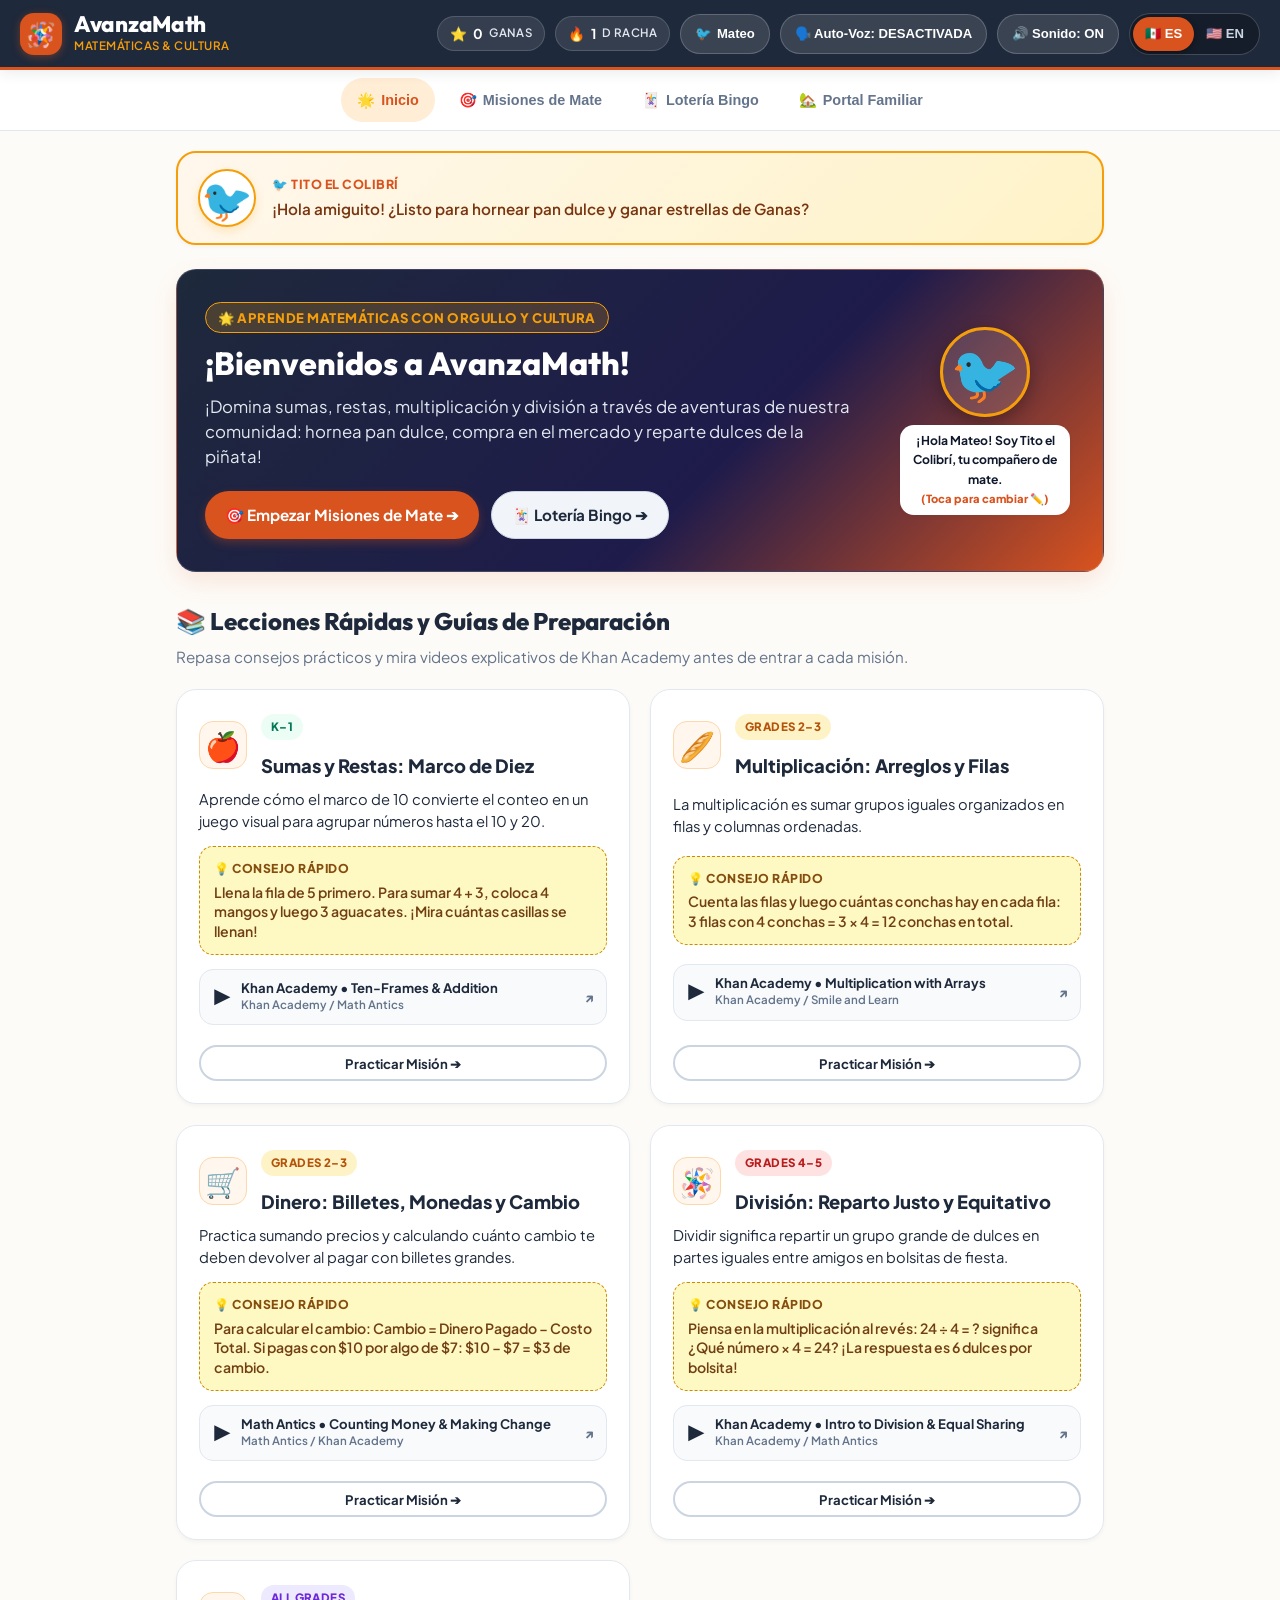
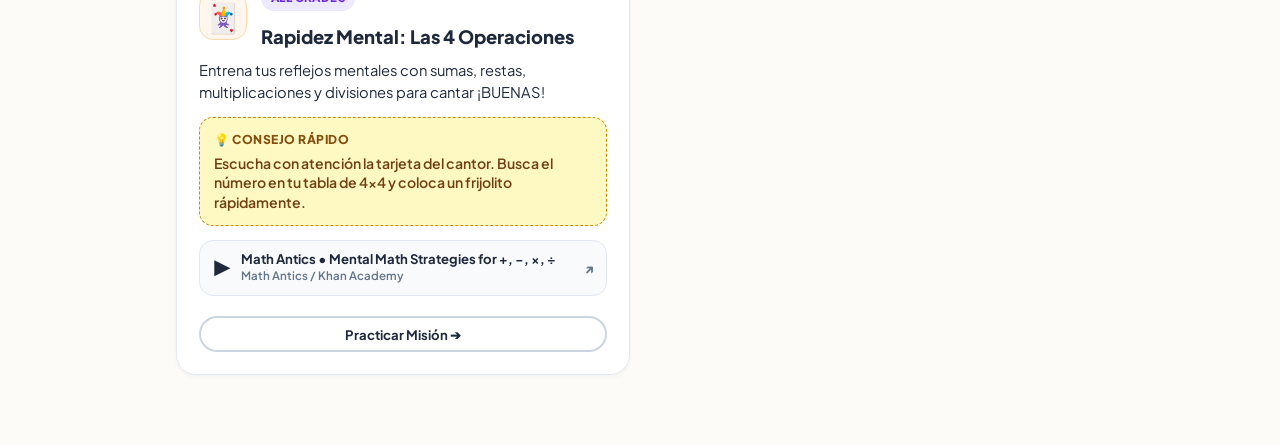
==== index.html @ 2e5d93eb "initial commit" ====
<!DOCTYPE html>
<html lang="es">
<head>
  <meta charset="UTF-8">
  <meta name="viewport" content="width=device-width, initial-scale=1.0, maximum-scale=1.0, user-scalable=no">
  <title>AvanzaMath — Hispanic Cultural Elementary Math Platform</title>
  <meta name="description" content="Bilingual elementary math learning platform rooted in Hispanic culture. Master addition, subtraction, multiplication, and division with pan dulce, mercados, and piñatas.">
  <meta name="theme-color" content="#D9531E">
  
  <!-- PWA & Mobile Web App Meta -->
  <link rel="manifest" href="manifest.json">
  <link rel="icon" type="image/svg+xml" href="icons/icon.svg">
  <link rel="apple-touch-icon" href="icons/icon.svg">
  <meta name="apple-mobile-web-app-capable" content="yes">
  <meta name="apple-mobile-web-app-status-bar-style" content="black-translucent">
  <meta name="apple-mobile-web-app-title" content="AvanzaMath">

  <!-- Google Fonts -->
  <link rel="preconnect" href="https://fonts.googleapis.com">
  <link rel="preconnect" href="https://fonts.gstatic.com" crossorigin>
  <link href="https://fonts.googleapis.com/css2?family=Outfit:wght@600;700;800;900&family=Plus+Jakarta+Sans:wght@400;500;600;700;800&display=swap" rel="stylesheet">

  <!-- Stylesheet -->
  <link rel="stylesheet" href="css/styles.css?v=1.3.2">
</head>
<body>

  <!-- App Header -->
  <header class="app-header" role="banner">
    <div class="brand-section" onclick="App.navigateTo('welcome')" role="button" tabindex="0" aria-label="AvanzaMath Home">
      <div class="brand-icon">🪅</div>
      <div class="brand-text">
        <h1>AvanzaMath</h1>
        <p>Matemáticas & Cultura</p>
      </div>
    </div>

    <div class="header-controls">
      <!-- Back to Menu Button -->
      <button class="header-btn hidden" id="btn-back-menu" aria-label="Volver al menú">
        <span>← Menú</span>
      </button>

      <!-- Points / Ganas Badge -->
      <div class="header-badge" id="badge-points" title="Estrellas Ganas">
        <span>⭐</span>
        <span id="header-points">0</span>
        <span id="header-points-text" class="header-badge-label">Ganas</span>
      </div>

      <!-- Daily Streak Badge -->
      <div class="header-badge" id="badge-streak" title="Días Consecutivos de Práctica">
        <span>🔥</span>
        <span id="header-streak">1</span>
        <span id="header-streak-text" class="header-badge-label">d racha</span>
      </div>

      <!-- Student Profile Chip Button -->
      <button class="header-btn header-profile-chip" id="btn-open-profile" title="Pasaporte del Estudiante" onclick="ProfileModal.open()">
        <span id="header-profile-avatar">🐦</span>
        <span id="header-profile-name">Mateo</span>
      </button>

      <!-- Auto Read-Aloud Toggle -->
      <button class="header-btn" id="btn-toggle-autoread" title="Voz Automática / Auto Read-Aloud">
        🗣️ Auto: OFF
      </button>

      <!-- Sound Toggle with Clear Text -->
      <button class="header-btn" id="btn-toggle-sound" title="Efectos de Sonido">
        🔊 FX: ON
      </button>

      <!-- Bilingual Segmented Language Switcher -->
      <div class="lang-segmented-switch" id="lang-switch-group" role="radiogroup" aria-label="Selector de Idioma">
        <button class="lang-segment-btn active" id="lang-btn-es" data-lang="es" title="Cambiar a Español">
          🇲🇽 ES
        </button>
        <button class="lang-segment-btn" id="lang-btn-en" data-lang="en" title="Switch to English">
          🇺🇸 EN
        </button>
      </div>
    </div>
  </header>

  <!-- Navigation Bar -->
  <nav class="app-nav" role="navigation" aria-label="Main Navigation">
    <button class="nav-tab-btn active" data-view="welcome" id="tab-btn-welcome">
      <span>🌟</span> <span id="tab-label-welcome">Inicio</span>
    </button>
    <button class="nav-tab-btn" data-view="quests" id="tab-btn-quests">
      <span>🎯</span> <span id="tab-label-modules">Misiones de Mate</span>
    </button>
    <button class="nav-tab-btn" data-view="loteria" id="tab-btn-loteria">
      <span>🃏</span> <span id="tab-label-loteria">Lotería Bingo</span>
    </button>
    <button class="nav-tab-btn" data-view="family" id="tab-btn-family">
      <span>🏡</span> <span id="tab-label-family">Portal Familiar</span>
    </button>
  </nav>

  <!-- Main Container -->
  <main class="main-container" role="main">

    <!-- Mascot Speech Banner -->
    <section class="mascot-banner animate-fade-in" aria-label="Mascot Greeting">
      <div class="mascot-avatar">🐦</div>
      <div class="mascot-speech">
        <div class="mascot-name">Tito el Colibrí</div>
        <div class="mascot-text" id="mascot-speech-text">
          ¡Hola amiguito! ¿Listo para hornear pan dulce y ganar estrellas de Ganas?
        </div>
      </div>
    </section>

    <!-- 0. Dedicated Welcome & Lesson Guide View (Default Home) -->
    <section id="welcome-view" class="animate-fade-in">
      <!-- Rendered dynamically by WelcomeModule.render() -->
    </section>

    <!-- 1. Math Quests Hub View: Module Grid -->
    <section id="home-hub-view" class="animate-fade-in hidden">
      <div class="modules-grid" id="modules-grid">
        <!-- Module cards populated dynamically by App.renderQuestsHub() -->
      </div>
    </section>

    <!-- 2. Active Quest Workspace View -->
    <section id="module-workspace-view" class="hidden">
      <div id="module-workspace">
        <!-- Interactive Quest component injected here -->
      </div>
    </section>

  </main>

  <!-- Scripts Loading -->
  <script src="js/i18n.js?v=1.3.2"></script>
  <script src="js/audio.js?v=1.3.2"></script>
  <script src="js/state.js?v=1.3.2"></script>
  <script src="js/modules/profileModal.js?v=1.3.2"></script>
  <script src="js/modules/welcome.js?v=1.3.2"></script>
  <script src="js/modules/fruitStand.js?v=1.3.2"></script>
  <script src="js/modules/panaderia.js?v=1.3.2"></script>
  <script src="js/modules/mercado.js?v=1.3.2"></script>
  <script src="js/modules/pinata.js?v=1.3.2"></script>
  <script src="js/modules/loteria.js?v=1.3.2"></script>
  <script src="js/modules/familyPortal.js?v=1.3.2"></script>
  <script src="js/app.js?v=1.3.2"></script>

</body>
</html>
---- css/styles.css ----
/**
 * AvanzaMath - Core Design System & Styling
 * Vibrant Hispanic folk-art color palette, tactile UI, accessible typography.
 */

:root {
  --terracotta: #D9531E;
  --terracotta-hover: #B83F11;
  --terracotta-light: #FFEDD5;
  --marigold: #F59E0B;
  --marigold-light: #FEF3C7;
  --jade: #10B981;
  --jade-light: #D1FAE5;
  --indigo-dark: #1E293B;
  --indigo-deep: #0F172A;
  --bg-parchment: #FDFBF7;
  --card-bg: #FFFFFF;
  --border-light: #E2E8F0;
  --border-subtle: #CBD5E1;
  --text-main: #1E293B;
  --text-muted: #64748B;
  --shadow-sm: 0 2px 4px rgba(0, 0, 0, 0.04);
  --shadow-md: 0 4px 12px rgba(30, 41, 59, 0.08);
  --shadow-lg: 0 10px 25px rgba(217, 83, 30, 0.12);
  --radius-sm: 8px;
  --radius-md: 14px;
  --radius-lg: 20px;
  --radius-full: 9999px;
  --font-heading: 'Outfit', -apple-system, BlinkMacSystemFont, "Segoe UI", Roboto, sans-serif;
  --font-body: 'Plus Jakarta Sans', -apple-system, BlinkMacSystemFont, "Segoe UI", Roboto, sans-serif;
}

* {
  box-sizing: border-box;
  margin: 0;
  padding: 0;
  -webkit-tap-highlight-color: transparent;
}

body {
  font-family: var(--font-body);
  background-color: var(--bg-parchment);
  color: var(--text-main);
  line-height: 1.6;
  min-height: 100vh;
  display: flex;
  flex-direction: column;
}

/* App Header */
.app-header {
  background: var(--indigo-dark);
  color: #FFFFFF;
  padding: 12px 20px;
  display: flex;
  align-items: center;
  justify-content: space-between;
  box-shadow: var(--shadow-md);
  position: sticky;
  top: 0;
  z-index: 100;
  border-bottom: 3px solid var(--terracotta);
}

.brand-section {
  display: flex;
  align-items: center;
  gap: 12px;
  cursor: pointer;
}

.brand-icon {
  width: 42px;
  height: 42px;
  background: var(--terracotta);
  border-radius: var(--radius-md);
  display: flex;
  align-items: center;
  justify-content: center;
  font-size: 1.5rem;
  box-shadow: 0 2px 8px rgba(217, 83, 30, 0.4);
}

.brand-text h1 {
  font-family: var(--font-heading);
  font-size: 1.4rem;
  font-weight: 800;
  color: #FFFFFF;
  line-height: 1.1;
  letter-spacing: -0.3px;
}

.brand-text p {
  font-size: 0.72rem;
  color: var(--marigold);
  font-weight: 600;
  text-transform: uppercase;
  letter-spacing: 0.5px;
}

.header-controls {
  display: flex;
  align-items: center;
  gap: 10px;
}

.header-badge {
  background: rgba(255, 255, 255, 0.1);
  padding: 6px 12px;
  border-radius: var(--radius-full);
  font-size: 0.85rem;
  font-weight: 700;
  display: flex;
  align-items: center;
  gap: 6px;
  color: #FFFFFF;
  border: 1px solid rgba(255, 255, 255, 0.15);
}

.header-badge-label {
  font-size: 0.72rem;
  color: #E2E8F0;
  font-weight: 600;
  text-transform: uppercase;
  letter-spacing: 0.4px;
}

.header-profile-chip {
  background: rgba(255, 255, 255, 0.15);
  border: 1.5px solid var(--marigold);
  font-weight: 800;
  color: #FFFFFF;
}

.header-profile-chip:hover {
  background: var(--marigold);
  color: #0F172A;
}

.header-btn {
  background: rgba(255, 255, 255, 0.12);
  color: #FFFFFF;
  border: 1px solid rgba(255, 255, 255, 0.2);
  padding: 7px 14px;
  border-radius: var(--radius-full);
  font-size: 0.82rem;
  font-weight: 700;
  cursor: pointer;
  display: flex;
  align-items: center;
  gap: 6px;
  transition: all 0.2s ease;
  min-height: 40px;
}

.header-btn:hover {
  background: var(--terracotta);
  border-color: var(--terracotta);
}

.header-btn.active-toggle {
  background: var(--marigold);
  color: #0F172A;
  border-color: var(--marigold);
  font-weight: 800;
}

/* Bilingual Segmented Switch */
.lang-segmented-switch {
  display: inline-flex;
  background: rgba(0, 0, 0, 0.28);
  padding: 3px;
  border-radius: var(--radius-full);
  border: 1px solid rgba(255, 255, 255, 0.2);
}

.lang-segment-btn {
  background: transparent;
  color: #CBD5E1;
  border: none;
  padding: 5px 12px;
  border-radius: var(--radius-full);
  font-size: 0.82rem;
  font-weight: 700;
  cursor: pointer;
  transition: all 0.2s ease;
  min-height: 34px;
  display: flex;
  align-items: center;
  gap: 4px;
}

.lang-segment-btn:hover {
  color: #FFFFFF;
}

.lang-segment-btn.active {
  background: var(--terracotta);
  color: #FFFFFF;
  font-weight: 800;
  box-shadow: 0 2px 6px rgba(0, 0, 0, 0.35);
}

/* Navigation Tabs */
.app-nav {
  background: #FFFFFF;
  border-bottom: 1px solid var(--border-light);
  display: flex;
  justify-content: center;
  gap: 8px;
  padding: 8px 16px;
}

.nav-tab-btn {
  background: transparent;
  border: none;
  padding: 8px 16px;
  border-radius: var(--radius-full);
  font-size: 0.9rem;
  font-weight: 700;
  color: var(--text-muted);
  cursor: pointer;
  transition: all 0.2s ease;
  display: flex;
  align-items: center;
  gap: 6px;
  min-height: 44px;
}

.nav-tab-btn:hover {
  background: var(--bg-parchment);
  color: var(--text-main);
}

.nav-tab-btn.active {
  background: var(--terracotta-light);
  color: var(--terracotta);
}

/* Main Container */
.main-container {
  max-width: 960px;
  margin: 0 auto;
  padding: 20px 16px 40px 16px;
  flex: 1;
  width: 100%;
}

/* Mascot Banner */
.mascot-banner {
  background: linear-gradient(135deg, #FFF7ED 0%, #FEF3C7 100%);
  border: 2px solid var(--marigold);
  border-radius: var(--radius-lg);
  padding: 16px 20px;
  margin-bottom: 24px;
  display: flex;
  align-items: center;
  gap: 16px;
  box-shadow: var(--shadow-sm);
  position: relative;
  overflow: hidden;
}

.mascot-avatar {
  font-size: 2.6rem;
  background: #FFFFFF;
  width: 58px;
  height: 58px;
  border-radius: 50%;
  display: flex;
  align-items: center;
  justify-content: center;
  border: 2px solid var(--marigold);
  box-shadow: 0 4px 8px rgba(245, 158, 11, 0.2);
  flex-shrink: 0;
}

.mascot-speech {
  flex: 1;
}

.mascot-name {
  font-size: 0.78rem;
  font-weight: 800;
  text-transform: uppercase;
  color: var(--terracotta);
  letter-spacing: 0.5px;
  margin-bottom: 2px;
}

.mascot-text {
  font-size: 0.95rem;
  color: #78350F;
  font-weight: 600;
}

/* Welcome Hero Card */
.welcome-hero-card {
  background: linear-gradient(135deg, var(--indigo-dark) 0%, #1E1B4B 60%, var(--terracotta) 100%);
  color: #FFFFFF;
  border-radius: var(--radius-lg);
  padding: 32px 28px;
  margin-bottom: 30px;
  display: grid;
  grid-template-columns: 1fr 180px;
  gap: 24px;
  align-items: center;
  box-shadow: var(--shadow-lg);
  position: relative;
  overflow: hidden;
  border: 1px solid rgba(255, 255, 255, 0.15);
}

@media (max-width: 768px) {
  .welcome-hero-card {
    grid-template-columns: 1fr;
    padding: 24px 20px;
    text-align: center;
  }
}

.welcome-hero-badge {
  display: inline-block;
  background: rgba(245, 158, 11, 0.2);
  color: var(--marigold);
  border: 1px solid var(--marigold);
  padding: 4px 12px;
  border-radius: var(--radius-full);
  font-size: 0.82rem;
  font-weight: 800;
  text-transform: uppercase;
  letter-spacing: 0.5px;
  margin-bottom: 12px;
}

.welcome-hero-title {
  font-family: var(--font-heading);
  font-size: 2rem;
  font-weight: 800;
  line-height: 1.15;
  margin-bottom: 12px;
  color: #FFFFFF;
}

.welcome-hero-subtitle {
  font-size: 1.05rem;
  line-height: 1.5;
  color: #E2E8F0;
  max-width: 650px;
  margin-bottom: 22px;
}

.welcome-hero-actions {
  display: flex;
  gap: 12px;
  flex-wrap: wrap;
}

@media (max-width: 768px) {
  .welcome-hero-actions {
    justify-content: center;
  }
}

.btn-hero-cta {
  font-size: 1.05rem;
  padding: 12px 24px;
  background: linear-gradient(135deg, var(--terracotta) 0%, var(--marigold) 100%);
  color: #FFFFFF;
  border: none;
  font-weight: 800;
  box-shadow: 0 4px 14px rgba(217, 83, 30, 0.4);
}

.welcome-hero-visual {
  display: flex;
  flex-direction: column;
  align-items: center;
  justify-content: center;
  text-align: center;
}

.welcome-mascot-circle {
  font-size: 3.5rem;
  width: 90px;
  height: 90px;
  background: rgba(255, 255, 255, 0.12);
  border: 3px solid var(--marigold);
  border-radius: 50%;
  display: flex;
  align-items: center;
  justify-content: center;
  box-shadow: 0 6px 18px rgba(0, 0, 0, 0.3);
  margin-bottom: 8px;
}

.welcome-mascot-bubble {
  background: #FFFFFF;
  color: #0F172A;
  padding: 6px 12px;
  border-radius: var(--radius-md);
  font-size: 0.76rem;
  font-weight: 700;
  box-shadow: var(--shadow-sm);
  max-width: 170px;
}

/* Quick Lessons Section */
.welcome-lessons-section {
  margin-bottom: 30px;
}

.section-heading-bar {
  margin-bottom: 20px;
}

.section-title {
  font-family: var(--font-heading);
  font-size: 1.5rem;
  font-weight: 800;
  color: var(--indigo-dark);
  margin-bottom: 4px;
}

.section-subtitle {
  font-size: 0.95rem;
  color: var(--text-muted);
}

.lessons-grid {
  display: grid;
  grid-template-columns: repeat(auto-fit, minmax(320px, 1fr));
  gap: 20px;
}

.lesson-card {
  background: #FFFFFF;
  border: 1px solid var(--border-light);
  border-radius: var(--radius-lg);
  padding: 22px;
  box-shadow: var(--shadow-sm);
  display: flex;
  flex-direction: column;
  justify-content: space-between;
  transition: transform 0.2s ease, box-shadow 0.2s ease;
}

.lesson-card:hover {
  transform: translateY(-3px);
  box-shadow: var(--shadow-md);
  border-color: var(--marigold);
}

.lesson-card-header {
  display: flex;
  align-items: center;
  gap: 14px;
  margin-bottom: 12px;
}

.lesson-icon-box {
  width: 48px;
  height: 48px;
  background: #FFF7ED;
  border: 1px solid #FED7AA;
  border-radius: var(--radius-md);
  display: flex;
  align-items: center;
  justify-content: center;
  font-size: 1.8rem;
  flex-shrink: 0;
}

.lesson-title {
  font-size: 1.15rem;
  font-weight: 800;
  color: var(--indigo-dark);
  margin-top: 4px;
  line-height: 1.25;
}

.lesson-desc {
  font-size: 0.92rem;
  color: var(--text-main);
  line-height: 1.45;
  margin-bottom: 14px;
}

.lesson-tip-box {
  background: #FEF9C3;
  border: 1px dashed #CA8A04;
  border-radius: var(--radius-md);
  padding: 12px 14px;
  margin-bottom: 14px;
}

.tip-badge {
  font-size: 0.76rem;
  font-weight: 800;
  text-transform: uppercase;
  color: #854D0E;
  letter-spacing: 0.5px;
  margin-bottom: 4px;
}

.tip-text {
  font-size: 0.88rem;
  color: #713F12;
  font-weight: 600;
  line-height: 1.4;
}

.lesson-video-link-box {
  margin-bottom: 12px;
}

.video-link-pill {
  display: flex;
  align-items: center;
  gap: 10px;
  background: #F8FAFC;
  border: 1px solid #E2E8F0;
  border-radius: var(--radius-md);
  padding: 10px 12px;
  text-decoration: none;
  color: var(--indigo-dark);
  transition: all 0.2s ease;
}

.video-link-pill:hover {
  background: #EFF6FF;
  border-color: #93C5FD;
}

.play-icon {
  font-size: 1.3rem;
  flex-shrink: 0;
}

.video-info {
  flex: 1;
  display: flex;
  flex-direction: column;
}

.video-name {
  font-size: 0.82rem;
  font-weight: 700;
  color: #1E293B;
  line-height: 1.25;
}

.video-provider {
  font-size: 0.72rem;
  color: #64748B;
  font-weight: 600;
}

.external-icon {
  font-size: 0.85rem;
  color: #64748B;
  font-weight: 800;
}

/* Modules Grid (Home Hub) */
.modules-grid {
  display: grid;
  grid-template-columns: repeat(auto-fit, minmax(280px, 1fr));
  gap: 18px;
}

.module-card {
  background: var(--card-bg);
  border: 1px solid var(--border-light);
  border-radius: var(--radius-lg);
  padding: 22px 20px;
  cursor: pointer;
  transition: transform 0.25s cubic-bezier(0.34, 1.56, 0.64, 1), box-shadow 0.25s ease, border-color 0.25s ease;
  position: relative;
  box-shadow: var(--shadow-sm);
  display: flex;
  flex-direction: column;
}

.module-card:hover {
  transform: translateY(-4px);
  box-shadow: var(--shadow-lg);
  border-color: var(--terracotta);
}

.module-card-icon {
  font-size: 2.2rem;
  margin-bottom: 12px;
}

.module-badge {
  display: inline-block;
  align-self: flex-start;
  padding: 4px 10px;
  border-radius: var(--radius-full);
  font-size: 0.72rem;
  font-weight: 800;
  text-transform: uppercase;
  letter-spacing: 0.4px;
  margin-bottom: 10px;
}

.badge-k1 { background: #ECFDF5; color: #047857; }
.badge-23 { background: #FEF3C7; color: #B45309; }
.badge-45 { background: #FEE2E2; color: #B91C1C; }
.badge-game { background: #EDE9FE; color: #6D28D9; }
.badge-family { background: #E0F2FE; color: #0369A1; }

.module-card-title {
  font-family: var(--font-heading);
  font-size: 1.25rem;
  font-weight: 700;
  color: var(--indigo-dark);
  margin-bottom: 6px;
}

.module-card-desc {
  font-size: 0.88rem;
  color: var(--text-muted);
  line-height: 1.45;
  margin-bottom: 16px;
  flex: 1;
}

.module-card-footer {
  display: flex;
  align-items: center;
  justify-content: space-between;
  font-size: 0.85rem;
  font-weight: 700;
  color: var(--terracotta);
  border-top: 1px solid #F1F5F9;
  padding-top: 12px;
}

.arrow-indicator {
  transition: transform 0.2s ease;
}

.module-card:hover .arrow-indicator {
  transform: translateX(4px);
}

/* Quest Workspace Card */
.quest-card {
  background: var(--card-bg);
  border: 1px solid var(--border-light);
  border-radius: var(--radius-lg);
  padding: 24px;
  box-shadow: var(--shadow-md);
}

.quest-header {
  display: flex;
  align-items: center;
  justify-content: space-between;
  margin-bottom: 16px;
  padding-bottom: 12px;
  border-bottom: 1px solid var(--border-light);
}

.quest-tag {
  font-family: var(--font-heading);
  font-size: 1.2rem;
  font-weight: 800;
  color: var(--indigo-dark);
}

.audio-btn {
  background: var(--terracotta-light);
  color: var(--terracotta);
  border: 1px solid var(--terracotta);
  padding: 8px 14px;
  border-radius: var(--radius-full);
  font-size: 0.85rem;
  font-weight: 700;
  cursor: pointer;
  display: flex;
  align-items: center;
  gap: 6px;
  transition: all 0.2s ease;
  min-height: 42px;
}

.audio-btn:hover {
  background: var(--terracotta);
  color: #FFFFFF;
}

.story-prompt {
  background: #FFFBEB;
  border: 1px solid #FDE68A;
  border-left: 4px solid var(--marigold);
  border-radius: var(--radius-md);
  padding: 16px;
  font-size: 1.05rem;
  color: #78350F;
  margin-bottom: 20px;
  line-height: 1.5;
}

/* Ten Frame Manipulative (Module 1) */
.manipulative-zone {
  background: #F8FAFC;
  border: 1px solid var(--border-light);
  border-radius: var(--radius-md);
  padding: 18px;
  margin-bottom: 20px;
}

.manipulative-title {
  font-size: 0.88rem;
  font-weight: 700;
  color: var(--indigo-dark);
  margin-bottom: 12px;
}

.ten-frame {
  display: grid;
  grid-template-columns: repeat(5, 1fr);
  grid-template-rows: repeat(2, 1fr);
  gap: 8px;
  background: #FFFFFF;
  border: 3px solid var(--indigo-dark);
  border-radius: var(--radius-md);
  padding: 10px;
  max-width: 440px;
  margin: 0 auto 14px auto;
}

.ten-frame-slot {
  height: 64px;
  border: 2px dashed var(--border-subtle);
  border-radius: var(--radius-sm);
  display: flex;
  align-items: center;
  justify-content: center;
  cursor: pointer;
  position: relative;
  transition: background 0.15s ease;
}

.ten-frame-slot:hover {
  background: #FEF3C7;
}

.slot-number {
  position: absolute;
  top: 4px;
  left: 6px;
  font-size: 0.65rem;
  color: #94A3B8;
  font-weight: 700;
}

.bean-item {
  font-size: 2rem;
  user-select: none;
  animation: popIn 0.2s cubic-bezier(0.34, 1.56, 0.64, 1);
}

.manipulative-controls {
  display: flex;
  align-items: center;
  justify-content: center;
  gap: 12px;
}

.bean-counter-badge {
  background: var(--indigo-dark);
  color: #FFFFFF;
  padding: 6px 14px;
  border-radius: var(--radius-full);
  font-size: 0.85rem;
  font-weight: 700;
}

/* Baking Tray (Module 2: Panadería) */
.flavor-selector-bar {
  display: flex;
  align-items: center;
  gap: 10px;
  margin-bottom: 16px;
  flex-wrap: wrap;
}

.flavor-label {
  font-size: 0.85rem;
  font-weight: 700;
  color: var(--text-muted);
}

.btn-flavor {
  background: #FFFFFF;
  border: 1px solid var(--border-light);
  padding: 6px 12px;
  border-radius: var(--radius-full);
  font-size: 0.82rem;
  font-weight: 700;
  cursor: pointer;
  transition: all 0.2s ease;
}

.btn-flavor.active {
  background: var(--terracotta-light);
  border-color: var(--terracotta);
  color: var(--terracotta);
}

.baking-tray-container {
  background: #334155;
  border: 4px solid #1E293B;
  border-radius: var(--radius-lg);
  padding: 16px;
  margin-bottom: 20px;
  box-shadow: inset 0 2px 6px rgba(0,0,0,0.3);
}

.baking-tray-header {
  display: flex;
  justify-content: space-between;
  color: #CBD5E1;
  font-size: 0.82rem;
  font-weight: 700;
  margin-bottom: 12px;
}

.array-tag {
  background: var(--marigold);
  color: #0F172A;
  padding: 2px 8px;
  border-radius: var(--radius-full);
  font-weight: 800;
}

.baking-tray {
  display: grid;
  gap: 10px;
  max-width: 480px;
  margin: 0 auto;
}

.concha-slot {
  background: #1E293B;
  border-radius: var(--radius-md);
  height: 60px;
  display: flex;
  align-items: center;
  justify-content: center;
  box-shadow: inset 0 2px 4px rgba(0,0,0,0.4);
}

.concha-glyph {
  font-size: 2rem;
  user-select: none;
}

/* Cash Register / Tiendita (Module 3: Mercado) */
.cash-register-panel {
  display: grid;
  grid-template-columns: 1fr 1fr;
  gap: 18px;
  margin-bottom: 20px;
}

@media (max-width: 640px) {
  .cash-register-panel {
    grid-template-columns: 1fr;
  }
}

.receipt-card {
  background: #FFFFFF;
  border: 1px solid var(--border-light);
  border-radius: var(--radius-md);
  padding: 16px;
  box-shadow: var(--shadow-sm);
  font-size: 0.9rem;
}

.receipt-header {
  font-weight: 800;
  text-align: center;
  color: var(--indigo-dark);
  margin-bottom: 10px;
  padding-bottom: 6px;
  border-bottom: 2px dashed var(--border-subtle);
}

.receipt-item-row, .receipt-row {
  display: flex;
  justify-content: space-between;
  margin-bottom: 6px;
}

.receipt-divider {
  border-top: 1px solid var(--border-subtle);
  margin: 10px 0;
}

.money-tray-zone {
  background: #F8FAFC;
  border: 1px solid var(--border-light);
  border-radius: var(--radius-md);
  padding: 16px;
}

.money-tray-title {
  font-size: 0.85rem;
  font-weight: 700;
  margin-bottom: 10px;
}

.money-bank {
  display: grid;
  grid-template-columns: repeat(2, 1fr);
  gap: 8px;
  margin-bottom: 12px;
}

.bill-btn {
  background: #ECFDF5;
  border: 2px solid var(--jade);
  color: #065F46;
  font-weight: 800;
  padding: 10px;
  border-radius: var(--radius-md);
  font-size: 1rem;
  cursor: pointer;
  transition: transform 0.15s ease, background 0.15s ease;
  min-height: 48px;
}

.bill-btn:hover {
  background: #D1FAE5;
  transform: scale(1.02);
}

.change-counter-box {
  display: flex;
  align-items: center;
  justify-content: space-between;
  background: #FFFFFF;
  padding: 8px 12px;
  border-radius: var(--radius-md);
  border: 1px solid var(--border-subtle);
  font-weight: 700;
}

.change-amount {
  font-size: 1.3rem;
  color: var(--jade);
  font-weight: 800;
}

/* Piñata (Module 4) */
.pinata-display-zone {
  background: linear-gradient(180deg, #F0FDF4 0%, #ECFDF5 100%);
  border: 2px dashed var(--jade);
  border-radius: var(--radius-lg);
  padding: 20px;
  margin-bottom: 20px;
  text-align: center;
}

.pinata-mascot-box {
  position: relative;
  display: inline-block;
  margin-bottom: 14px;
}

.pinata-icon {
  font-size: 3.5rem;
  display: inline-block;
}

.pinata-candy-shower {
  display: flex;
  justify-content: center;
  gap: 8px;
  flex-wrap: wrap;
  margin-top: 8px;
  min-height: 36px;
}

.candy-sparkle {
  font-size: 1.6rem;
}

.party-bags-row {
  display: flex;
  justify-content: center;
  gap: 12px;
  flex-wrap: wrap;
}

.party-bag-slot {
  background: #FFFFFF;
  border: 1px solid var(--border-subtle);
  border-radius: var(--radius-md);
  padding: 10px 14px;
  display: flex;
  flex-direction: column;
  align-items: center;
  box-shadow: var(--shadow-sm);
}

.bag-icon { font-size: 1.8rem; }
.bag-label { font-size: 0.75rem; font-weight: 700; color: var(--text-muted); margin-top: 2px; }

/* Lotería Module */
.loteria-op-filter-bar {
  display: flex;
  gap: 8px;
  margin-bottom: 16px;
  flex-wrap: wrap;
  justify-content: center;
}

.btn-op-filter {
  background: #FFFFFF;
  border: 1px solid var(--border-light);
  color: var(--text-main);
  padding: 6px 14px;
  border-radius: var(--radius-full);
  font-size: 0.82rem;
  font-weight: 700;
  cursor: pointer;
  transition: all 0.2s ease;
  min-height: 38px;
  box-shadow: var(--shadow-sm);
}

.btn-op-filter:hover {
  border-color: var(--terracotta);
  color: var(--terracotta);
}

.btn-op-filter.active {
  background: var(--terracotta);
  color: #FFFFFF;
  border-color: var(--terracotta);
  box-shadow: 0 2px 6px rgba(217, 83, 30, 0.3);
}

.loteria-game-layout {
  display: grid;
  grid-template-columns: 220px 1fr;
  gap: 20px;
  margin-bottom: 20px;
}

@media (max-width: 640px) {
  .loteria-game-layout {
    grid-template-columns: 1fr;
  }
}

.loteria-caller-box {
  background: var(--indigo-dark);
  color: #FFFFFF;
  border-radius: var(--radius-lg);
  padding: 16px;
  text-align: center;
  border-top: 4px solid var(--marigold);
}

.caller-label {
  font-size: 0.78rem;
  font-weight: 800;
  text-transform: uppercase;
  letter-spacing: 0.5px;
  color: var(--marigold);
  margin-bottom: 10px;
}

.caller-card {
  background: #FFFFFF;
  color: var(--indigo-dark);
  border-radius: var(--radius-md);
  padding: 18px 12px;
  box-shadow: var(--shadow-md);
}

.caller-tag {
  font-size: 0.72rem;
  font-weight: 800;
  color: #94A3B8;
  letter-spacing: 0.5px;
  margin-bottom: 6px;
}

.caller-equation {
  font-family: var(--font-heading);
  font-size: 1.8rem;
  font-weight: 800;
  color: var(--terracotta);
  line-height: 1.2;
}

.caller-hint {
  font-size: 1rem;
  color: var(--text-muted);
  font-weight: 700;
  margin-top: 4px;
}

.loteria-player-board {
  background: #FFFBEB;
  border: 2px solid var(--marigold);
  border-radius: var(--radius-lg);
  padding: 16px;
}

.board-header {
  display: flex;
  justify-content: space-between;
  align-items: center;
  margin-bottom: 12px;
  font-weight: 800;
  color: #78350F;
}

.loteria-grid {
  display: grid;
  grid-template-columns: repeat(4, 1fr);
  gap: 8px;
  margin-bottom: 16px;
}

.loteria-cell {
  background: #FFFFFF;
  border: 2px solid #FDE68A;
  border-radius: var(--radius-md);
  height: 68px;
  display: flex;
  align-items: center;
  justify-content: center;
  cursor: pointer;
  position: relative;
  transition: transform 0.15s ease, background 0.15s ease;
  box-shadow: var(--shadow-sm);
}

.loteria-cell:hover {
  transform: scale(1.04);
  border-color: var(--marigold);
  background: #FFFDF0;
}

.cell-number {
  font-family: var(--font-heading);
  font-size: 1.4rem;
  font-weight: 800;
  color: var(--indigo-dark);
}

.cell-frijolito {
  position: absolute;
  top: 50%;
  left: 50%;
  transform: translate(-50%, -50%);
  font-size: 1.8rem;
  animation: popIn 0.2s cubic-bezier(0.34, 1.56, 0.64, 1);
}

.btn-buenas {
  width: 100%;
  font-size: 1.2rem;
  padding: 12px;
  background: linear-gradient(135deg, var(--terracotta) 0%, var(--marigold) 100%);
}

/* Family Portal Module */
.family-welcome-banner {
  display: flex;
  align-items: center;
  gap: 16px;
  background: #EFF6FF;
  border: 1px solid #BFDBFE;
  border-radius: var(--radius-md);
  padding: 16px;
  margin-bottom: 20px;
}

.family-welcome-icon {
  font-size: 2.4rem;
}

/* Family Passport Sync Box */
.family-passport-sync-box {
  background: #FFFFFF;
  border: 2px solid var(--marigold);
  border-radius: var(--radius-md);
  padding: 14px 18px;
  margin-bottom: 20px;
  box-shadow: var(--shadow-sm);
}

.passport-info-row {
  display: flex;
  justify-content: space-between;
  align-items: center;
  flex-wrap: wrap;
  gap: 10px;
}

.sync-label {
  font-size: 0.78rem;
  font-weight: 700;
  text-transform: uppercase;
  color: var(--text-muted);
  letter-spacing: 0.5px;
  display: block;
}

.sync-name {
  font-size: 1.15rem;
  color: var(--indigo-dark);
  font-weight: 800;
  margin-right: 6px;
}

.sync-code {
  font-family: monospace;
  font-size: 0.92rem;
  font-weight: 700;
  color: var(--terracotta);
  background: #FFF7ED;
  padding: 2px 8px;
  border-radius: var(--radius-full);
}

.passport-connect-input-zone {
  margin-top: 14px;
  padding-top: 12px;
  border-top: 1px dashed var(--border-light);
}

.passport-prompt-label {
  font-size: 0.82rem;
  font-weight: 700;
  color: var(--indigo-dark);
}

/* Tamper Alert Card */
.tamper-alert-card {
  background: #FEF2F2;
  border: 2px solid #EF4444;
  border-radius: var(--radius-md);
  padding: 14px 18px;
  display: flex;
  align-items: flex-start;
  gap: 14px;
  margin-bottom: 20px;
  box-shadow: 0 4px 12px rgba(239, 68, 68, 0.15);
}

.tamper-alert-icon {
  font-size: 2rem;
  flex-shrink: 0;
  line-height: 1;
}

.tamper-alert-title {
  color: #991B1B;
  font-size: 1.05rem;
  font-weight: 800;
  margin: 0 0 4px 0;
}

.tamper-alert-text {
  color: #B91C1C;
  font-size: 0.88rem;
  line-height: 1.4;
  margin: 0;
}

/* Verified Digital Signature Badge */
.verified-badge-chip {
  background: #ECFDF5;
  border: 1.5px solid #10B981;
  color: #065F46;
  border-radius: var(--radius-full);
  padding: 8px 16px;
  display: inline-flex;
  align-items: center;
  gap: 8px;
  font-size: 0.88rem;
  font-weight: 800;
  margin-bottom: 20px;
  box-shadow: var(--shadow-sm);
}

.family-stats-grid {
  display: grid;
  grid-template-columns: repeat(3, 1fr);
  gap: 12px;
  margin-bottom: 20px;
}

.family-stat-card {
  background: #FFFFFF;
  border: 1px solid var(--border-light);
  border-radius: var(--radius-md);
  padding: 14px;
  text-align: center;
  box-shadow: var(--shadow-sm);
}

.stat-number {
  font-family: var(--font-heading);
  font-size: 1.5rem;
  font-weight: 800;
  color: var(--indigo-dark);
}

.stat-label {
  font-size: 0.78rem;
  color: var(--text-muted);
  font-weight: 600;
}

.mastery-section {
  background: #F8FAFC;
  border: 1px solid var(--border-light);
  border-radius: var(--radius-md);
  padding: 16px;
  margin-bottom: 20px;
}

.mastery-section h4 {
  font-size: 0.95rem;
  font-weight: 800;
  margin-bottom: 14px;
  color: var(--indigo-dark);
}

.mastery-item {
  margin-bottom: 12px;
}

.mastery-header {
  display: flex;
  justify-content: space-between;
  font-size: 0.85rem;
  margin-bottom: 4px;
}

.progress-bar-track {
  height: 10px;
  background: #E2E8F0;
  border-radius: var(--radius-full);
  overflow: hidden;
}

.progress-bar-fill {
  height: 100%;
  border-radius: var(--radius-full);
  transition: width 0.4s ease;
}

.fill-terracotta { background: var(--terracotta); }
.fill-gold { background: var(--marigold); }
.fill-jade { background: var(--jade); }
.fill-indigo { background: var(--indigo-dark); }

.family-challenge-card {
  background: #FFFBEB;
  border: 2px solid var(--marigold);
  border-radius: var(--radius-md);
  padding: 16px;
  margin-bottom: 20px;
}

.challenge-tag {
  font-weight: 800;
  color: #B45309;
  font-size: 0.9rem;
  margin-bottom: 6px;
}

.family-actions-row {
  display: flex;
  gap: 12px;
  flex-wrap: wrap;
}

.btn-whatsapp {
  background: #25D366;
  color: #FFFFFF;
  font-weight: 700;
  border: none;
  padding: 12px 20px;
  border-radius: var(--radius-full);
  cursor: pointer;
  font-size: 0.92rem;
  flex: 1;
  min-height: 48px;
  box-shadow: 0 3px 8px rgba(37, 211, 102, 0.3);
  transition: all 0.2s cubic-bezier(0.34, 1.56, 0.64, 1);
}

.btn-whatsapp:hover {
  background: #1EBE5D;
  transform: translateY(-2px);
  box-shadow: 0 6px 14px rgba(37, 211, 102, 0.4);
}

.btn-copy-link {
  background: #FFFFFF;
  border: 2px solid var(--indigo-dark);
  color: var(--indigo-dark);
  font-weight: 700;
  padding: 12px 20px;
  border-radius: var(--radius-full);
  cursor: pointer;
  font-size: 0.92rem;
  flex: 1;
  min-height: 48px;
  display: inline-flex;
  align-items: center;
  justify-content: center;
  gap: 8px;
  box-shadow: var(--shadow-sm);
  transition: all 0.2s cubic-bezier(0.34, 1.56, 0.64, 1);
}

.btn-copy-link:hover {
  background: #F8FAFC;
  border-color: var(--terracotta);
  color: var(--terracotta);
  transform: translateY(-2px);
  box-shadow: var(--shadow-md);
}

.btn-copy-link.btn-copy-success {
  background: var(--jade);
  border-color: var(--jade);
  color: #FFFFFF;
  transform: scale(1.02);
  box-shadow: 0 4px 12px rgba(16, 185, 129, 0.35);
}

.btn-copy-link.btn-copy-error {
  background: #EF4444;
  border-color: #EF4444;
  color: #FFFFFF;
}

.family-copy-feedback {
  margin-top: 14px;
  padding: 12px 16px;
  border-radius: var(--radius-md);
  font-size: 0.88rem;
  font-weight: 700;
  display: flex;
  align-items: center;
  gap: 10px;
  box-shadow: var(--shadow-sm);
}

.feedback-success-toast {
  background: #ECFDF5;
  border: 1.5px solid #10B981;
  color: #065F46;
}

.feedback-error-toast {
  background: #FEF2F2;
  border: 1.5px solid #EF4444;
  color: #991B1B;
}

/* General Answer & Feedback Controls */
.answer-interaction-zone {
  margin-top: 20px;
  padding-top: 16px;
  border-top: 1px solid var(--border-light);
  text-align: center;
}

.equation-display {
  display: flex;
  align-items: center;
  justify-content: center;
  gap: 12px;
  font-family: var(--font-heading);
  font-size: 1.8rem;
  font-weight: 800;
  color: var(--indigo-dark);
  margin-bottom: 18px;
}

.math-operator {
  color: var(--terracotta);
}

.answer-box-blank {
  background: #FEF3C7;
  border: 2px dashed var(--marigold);
  padding: 4px 18px;
  border-radius: var(--radius-md);
  color: #B45309;
  min-width: 60px;
}

.answer-box-correct {
  background: #D1FAE5;
  border: 2px solid var(--jade);
  padding: 4px 18px;
  border-radius: var(--radius-md);
  color: #065F46;
  min-width: 60px;
}

.numpad-grid {
  display: flex;
  justify-content: center;
  gap: 8px;
  flex-wrap: wrap;
  max-width: 500px;
  margin: 0 auto 16px auto;
}

.btn-numpad {
  width: 54px;
  height: 54px;
  border-radius: var(--radius-md);
  font-size: 1.3rem;
  font-weight: 800;
  background: #FFFFFF;
  border: 2px solid var(--border-subtle);
  color: var(--indigo-dark);
  cursor: pointer;
  transition: all 0.15s ease;
  box-shadow: var(--shadow-sm);
}

.btn-numpad:hover {
  background: var(--terracotta-light);
  border-color: var(--terracotta);
  color: var(--terracotta);
  transform: translateY(-2px);
}

.options-pill-grid {
  display: flex;
  justify-content: center;
  gap: 12px;
  flex-wrap: wrap;
  margin-bottom: 16px;
}

.btn-option-choice {
  background: #FFFFFF;
  border: 2px solid var(--indigo-dark);
  color: var(--indigo-dark);
  font-family: var(--font-heading);
  font-size: 1.2rem;
  font-weight: 800;
  padding: 12px 24px;
  border-radius: var(--radius-full);
  cursor: pointer;
  transition: all 0.15s ease;
  min-height: 50px;
  box-shadow: var(--shadow-sm);
}

.btn-option-choice:hover {
  background: var(--terracotta);
  border-color: var(--terracotta);
  color: #FFFFFF;
  transform: translateY(-2px);
}

/* Feedback Box */
.feedback-box {
  border-radius: var(--radius-md);
  padding: 16px;
  margin-top: 16px;
  text-align: center;
}

.feedback-success {
  background: #ECFDF5;
  border: 2px solid var(--jade);
  color: #065F46;
}

.feedback-hint {
  background: #FFFBEB;
  border: 2px solid var(--marigold);
  color: #92400E;
}

.feedback-title {
  font-family: var(--font-heading);
  font-size: 1.2rem;
  font-weight: 800;
  margin-bottom: 4px;
}

.feedback-sub {
  font-size: 0.95rem;
  margin-bottom: 12px;
}

/* General Buttons */
.btn {
  font-family: var(--font-body);
  font-weight: 700;
  border-radius: var(--radius-full);
  cursor: pointer;
  transition: all 0.2s ease;
  display: inline-flex;
  align-items: center;
  justify-content: center;
  gap: 8px;
  border: none;
  min-height: 48px;
  padding: 10px 20px;
  font-size: 0.95rem;
}

.btn-primary {
  background: var(--terracotta);
  color: #FFFFFF;
  box-shadow: 0 4px 10px rgba(217, 83, 30, 0.3);
}

.btn-primary:hover {
  background: var(--terracotta-hover);
  transform: translateY(-2px);
}

.btn-secondary {
  background: #F1F5F9;
  color: var(--text-main);
  border: 1px solid var(--border-subtle);
}

.btn-secondary:hover {
  background: #E2E8F0;
}

.btn-outline {
  background: transparent;
  border: 2px solid var(--border-subtle);
  color: var(--text-main);
}

.btn-outline:hover {
  background: #F8FAFC;
  border-color: var(--text-main);
}

.btn-sm {
  min-height: 36px;
  padding: 6px 14px;
  font-size: 0.82rem;
}

.btn-next {
  min-width: 180px;
}

/* Utility Helpers */
.hidden { display: none !important; }
.mt-2 { margin-top: 8px; }

/* Micro-Animations */
@keyframes popIn {
  0% { transform: scale(0.6); opacity: 0; }
  80% { transform: scale(1.15); }
  100% { transform: scale(1); opacity: 1; }
}

@keyframes floatAnimation {
  0%, 100% { transform: translateY(0); }
  50% { transform: translateY(-8px); }
}

@keyframes shakeAnimation {
  0%, 100% { transform: translateX(0); }
  25% { transform: translateX(-6px); }
  75% { transform: translateX(6px); }
}

.animate-pop { animation: popIn 0.3s cubic-bezier(0.34, 1.56, 0.64, 1) forwards; }
.animate-float { animation: floatAnimation 3s ease-in-out infinite; }
.animate-shake { animation: shakeAnimation 0.3s ease-in-out; }
.animate-fade-in { animation: fadeIn 0.25s ease-out; }

@keyframes fadeIn {
  from { opacity: 0; transform: translateY(6px); }
  to { opacity: 1; transform: translateY(0); }
}

/* Profile & Avatar Modal */
.modal-backdrop {
  position: fixed;
  top: 0;
  left: 0;
  right: 0;
  bottom: 0;
  background: rgba(15, 23, 42, 0.75);
  backdrop-filter: blur(4px);
  display: flex;
  align-items: center;
  justify-content: center;
  z-index: 1000;
  padding: 16px;
}

.modal-dialog {
  background: #FFFFFF;
  border-radius: var(--radius-lg);
  max-width: 520px;
  width: 100%;
  max-height: 90vh;
  overflow-y: auto;
  box-shadow: var(--shadow-lg);
  border: 2px solid var(--marigold);
}

.modal-header {
  padding: 18px 20px;
  border-bottom: 1px solid var(--border-light);
  display: flex;
  justify-content: space-between;
  align-items: center;
}

.modal-title {
  font-family: var(--font-heading);
  font-size: 1.3rem;
  font-weight: 800;
  color: var(--indigo-dark);
  margin: 0;
}

.btn-modal-close {
  background: #F1F5F9;
  border: none;
  width: 32px;
  height: 32px;
  border-radius: 50%;
  font-size: 1.1rem;
  font-weight: 800;
  cursor: pointer;
  display: flex;
  align-items: center;
  justify-content: center;
  color: #64748B;
  transition: all 0.2s ease;
}

.btn-modal-close:hover {
  background: var(--terracotta);
  color: #FFFFFF;
}

.modal-body {
  padding: 20px;
}

.modal-section-label {
  display: block;
  font-size: 0.85rem;
  font-weight: 800;
  text-transform: uppercase;
  color: var(--indigo-dark);
  letter-spacing: 0.5px;
  margin-bottom: 10px;
}

.avatar-selection-grid {
  display: grid;
  grid-template-columns: repeat(2, 1fr);
  gap: 12px;
}

.avatar-card-option {
  background: #FFFFFF;
  border: 2px solid var(--border-light);
  border-radius: var(--radius-md);
  padding: 12px;
  display: flex;
  align-items: center;
  gap: 12px;
  cursor: pointer;
  transition: all 0.2s ease;
}

.avatar-card-option:hover {
  border-color: var(--marigold);
  transform: translateY(-2px);
}

.avatar-card-option.selected {
  border-color: var(--terracotta);
  background: #FFF7ED;
  box-shadow: 0 2px 8px rgba(217, 83, 30, 0.25);
}

.avatar-icon-large {
  font-size: 2rem;
  width: 44px;
  height: 44px;
  background: #F8FAFC;
  border-radius: 50%;
  display: flex;
  align-items: center;
  justify-content: center;
  flex-shrink: 0;
}

.avatar-meta {
  display: flex;
  flex-direction: column;
}

.avatar-meta strong {
  font-size: 0.88rem;
  color: var(--indigo-dark);
}

.avatar-trait {
  font-size: 0.74rem;
  color: var(--text-muted);
  font-weight: 600;
}

.form-group {
  margin-top: 16px;
}

.input-action-row {
  display: flex;
  gap: 8px;
}

.form-input {
  flex: 1;
  border: 2px solid var(--border-light);
  border-radius: var(--radius-md);
  padding: 10px 14px;
  font-size: 0.95rem;
  font-weight: 700;
  font-family: inherit;
  outline: none;
  transition: border-color 0.2s ease;
}

.form-input:focus {
  border-color: var(--terracotta);
}

.passport-code-card {
  background: linear-gradient(135deg, #FFFBEB 0%, #FEF3C7 100%);
  border: 1.5px dashed var(--marigold);
  border-radius: var(--radius-md);
  padding: 14px;
  text-align: center;
}

.passport-header {
  font-size: 0.78rem;
  font-weight: 800;
  text-transform: uppercase;
  color: #78350F;
  letter-spacing: 0.5px;
  margin-bottom: 6px;
}

.passport-code-badge {
  font-family: 'Space Grotesk', var(--font-heading), monospace;
  font-size: 1.25rem;
  font-weight: 800;
  color: var(--terracotta);
  letter-spacing: 1px;
  background: #FFFFFF;
  padding: 6px 14px;
  border-radius: var(--radius-md);
  display: inline-block;
  box-shadow: var(--shadow-sm);
  margin-bottom: 8px;
}

.passport-desc {
  font-size: 0.8rem;
  color: #78350F;
  line-height: 1.35;
  margin-bottom: 10px;
}

.passport-qr-box {
  display: flex;
  justify-content: center;
}

.qr-stamp-visual {
  background: #FFFFFF;
  border: 2px solid #CA8A04;
  border-radius: var(--radius-md);
  padding: 8px 14px;
  display: inline-flex;
  flex-direction: column;
  align-items: center;
  gap: 4px;
}

.qr-pattern {
  display: grid;
  grid-template-columns: repeat(3, 20px);
  gap: 2px;
  font-size: 1.1rem;
}

.qr-label {
  font-size: 0.68rem;
  font-weight: 800;
  color: #713F12;
  text-transform: uppercase;
}

.modal-footer {
  padding: 14px 20px 20px;
  border-top: 1px solid var(--border-light);
}

.btn-block {
  width: 100%;
}

/* Print Stylesheet for Worksheets */
@media print {
  body { background: #FFFFFF; font-size: 12pt; }
  .app-header, .app-nav, .mascot-banner, .header-controls, .family-actions-row, .family-copy-feedback, .btn { display: none !important; }
  .quest-card { border: none; box-shadow: none; padding: 0; }
}
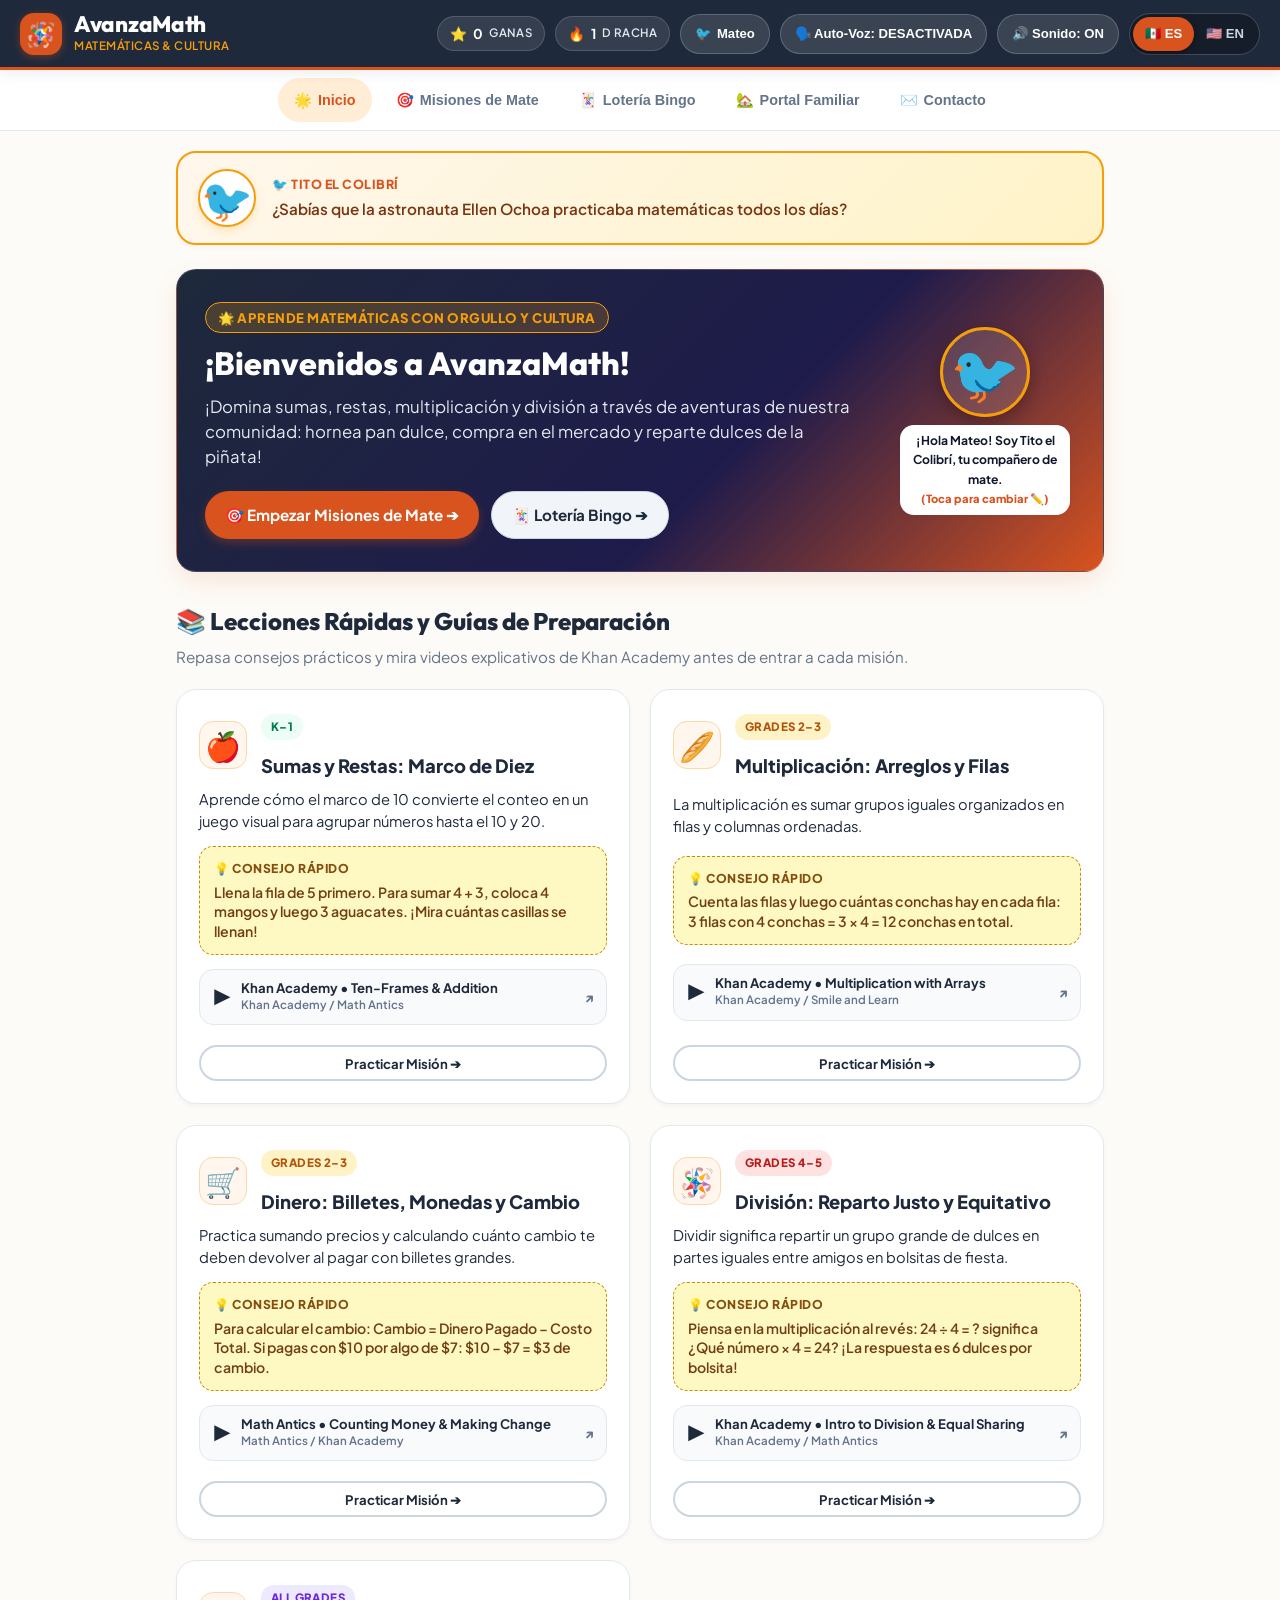
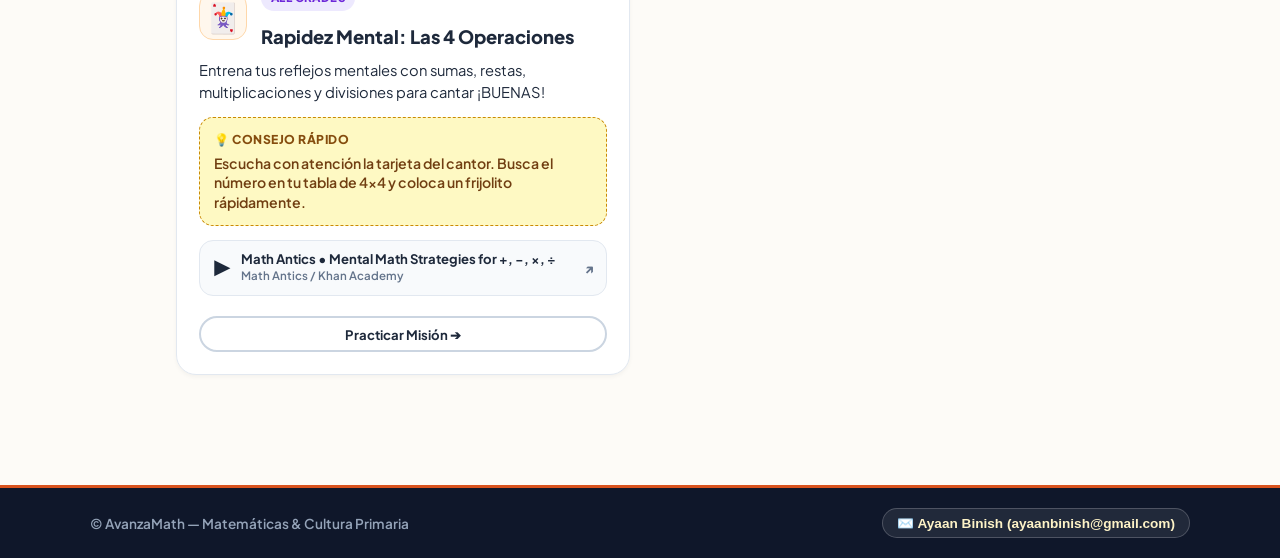
==== commit 02887de5: "add contact-us page" ====
--- a/index.html
+++ b/index.html
@@ -97,6 +97,9 @@
     <button class="nav-tab-btn" data-view="family" id="tab-btn-family">
       <span>🏡</span> <span id="tab-label-family">Portal Familiar</span>
     </button>
+    <button class="nav-tab-btn" data-view="contact" id="tab-btn-contact">
+      <span>✉️</span> <span id="tab-label-contact">Contacto</span>
+    </button>
   </nav>
 
   <!-- Main Container -->
@@ -132,7 +135,24 @@
       </div>
     </section>
 
+    <!-- 3. Contact Us View -->
+    <section id="contact-view" class="animate-fade-in hidden">
+      <!-- Rendered dynamically by ContactModule.render() -->
+    </section>
+
   </main>
+
+  <!-- App Footer -->
+  <footer class="app-footer" role="contentinfo">
+    <div class="footer-container">
+      <p>© AvanzaMath — Matemáticas & Cultura Primaria</p>
+      <div class="footer-links">
+        <button class="footer-contact-link" onclick="App.navigateTo('contact')" title="Contáctanos / Contact Us">
+          ✉️ Ayaan Binish (ayaanbinish@gmail.com)
+        </button>
+      </div>
+    </div>
+  </footer>
 
   <!-- Scripts Loading -->
   <script src="js/i18n.js?v=1.3.2"></script>
@@ -146,6 +166,7 @@
   <script src="js/modules/pinata.js?v=1.3.2"></script>
   <script src="js/modules/loteria.js?v=1.3.2"></script>
   <script src="js/modules/familyPortal.js?v=1.3.2"></script>
+  <script src="js/modules/contact.js?v=1.3.2"></script>
   <script src="js/app.js?v=1.3.2"></script>
 
 </body>
--- a/css/styles.css
+++ b/css/styles.css
@@ -1939,9 +1939,253 @@
   width: 100%;
 }
 
+/* ==========================================================================
+   Contact Us Module & Footer Styles
+   ========================================================================== */
+
+.contact-hero-card {
+  background: linear-gradient(135deg, #FFFFFF 0%, #FFF7ED 100%);
+  border: 2px solid var(--terracotta-light);
+  border-radius: var(--radius-lg);
+  padding: 24px;
+  display: flex;
+  align-items: center;
+  gap: 20px;
+  box-shadow: var(--shadow-md);
+  margin-bottom: 24px;
+}
+
+.contact-hero-icon {
+  font-size: 3rem;
+  width: 70px;
+  height: 70px;
+  background: var(--terracotta-light);
+  border-radius: var(--radius-md);
+  display: flex;
+  align-items: center;
+  justify-content: center;
+  flex-shrink: 0;
+}
+
+.contact-hero-title {
+  font-family: var(--font-heading);
+  font-size: 1.75rem;
+  font-weight: 800;
+  color: var(--indigo-dark);
+  line-height: 1.2;
+}
+
+.contact-hero-subtitle {
+  font-size: 0.95rem;
+  color: var(--text-muted);
+  margin-top: 6px;
+}
+
+.contact-grid {
+  display: grid;
+  grid-template-columns: 1fr;
+  gap: 24px;
+}
+
+@media (min-width: 768px) {
+  .contact-grid {
+    grid-template-columns: 1fr 1fr;
+  }
+}
+
+.contact-card {
+  background: var(--card-bg);
+  border: 1px solid var(--border-light);
+  border-radius: var(--radius-lg);
+  padding: 24px;
+  box-shadow: var(--shadow-md);
+}
+
+.contact-card-header {
+  display: flex;
+  align-items: flex-start;
+  gap: 14px;
+}
+
+.contact-icon-bubble {
+  font-size: 1.8rem;
+  width: 48px;
+  height: 48px;
+  background: var(--marigold-light);
+  border-radius: var(--radius-md);
+  display: flex;
+  align-items: center;
+  justify-content: center;
+  flex-shrink: 0;
+}
+
+.contact-card-title {
+  font-family: var(--font-heading);
+  font-size: 1.3rem;
+  font-weight: 800;
+  color: var(--indigo-dark);
+}
+
+.contact-card-desc {
+  font-size: 0.88rem;
+  color: var(--text-muted);
+  margin-top: 4px;
+}
+
+.email-address-box {
+  background: var(--indigo-deep);
+  color: #FFFFFF;
+  padding: 14px 18px;
+  border-radius: var(--radius-md);
+  display: flex;
+  align-items: center;
+  gap: 12px;
+  border: 2px solid var(--terracotta);
+  box-shadow: inset 0 2px 4px rgba(0, 0, 0, 0.2);
+}
+
+.email-icon {
+  font-size: 1.3rem;
+}
+
+.email-text {
+  font-family: 'JetBrains Mono', monospace, sans-serif;
+  font-size: 1rem;
+  font-weight: 700;
+  color: #FEF3C7;
+  word-break: break-all;
+  letter-spacing: -0.2px;
+}
+
+.contact-actions {
+  display: flex;
+  gap: 12px;
+  flex-wrap: wrap;
+}
+
+.form-select {
+  background-color: var(--card-bg);
+  cursor: pointer;
+}
+
+.form-textarea {
+  resize: vertical;
+  min-height: 100px;
+  font-family: inherit;
+}
+
+.contact-feedback {
+  padding: 12px 16px;
+  border-radius: var(--radius-md);
+  font-size: 0.9rem;
+  font-weight: 700;
+}
+
+.feedback-success-toast {
+  background: var(--jade-light);
+  color: #065F46;
+  border: 1.5px solid var(--jade);
+}
+
+.feedback-error-toast {
+  background: #FEE2E2;
+  color: #991B1B;
+  border: 1.5px solid #EF4444;
+}
+
+/* FAQ Section */
+.faq-grid {
+  display: grid;
+  grid-template-columns: 1fr;
+  gap: 16px;
+}
+
+@media (min-width: 768px) {
+  .faq-grid {
+    grid-template-columns: repeat(3, 1fr);
+  }
+}
+
+.faq-card {
+  background: var(--card-bg);
+  border: 1px solid var(--border-light);
+  border-radius: var(--radius-md);
+  padding: 20px;
+  box-shadow: var(--shadow-sm);
+  transition: transform 0.2s ease, box-shadow 0.2s ease;
+}
+
+.faq-card:hover {
+  transform: translateY(-2px);
+  box-shadow: var(--shadow-md);
+}
+
+.faq-question {
+  font-family: var(--font-heading);
+  font-size: 1.05rem;
+  font-weight: 800;
+  color: var(--indigo-dark);
+  margin-bottom: 8px;
+}
+
+.faq-answer {
+  font-size: 0.88rem;
+  color: var(--text-muted);
+  line-height: 1.5;
+}
+
+/* App Footer */
+.app-footer {
+  background: var(--indigo-deep);
+  color: #94A3B8;
+  padding: 20px 24px;
+  margin-top: 40px;
+  border-top: 3px solid var(--terracotta);
+  text-align: center;
+}
+
+.footer-container {
+  max-width: 1100px;
+  margin: 0 auto;
+  display: flex;
+  flex-direction: column;
+  align-items: center;
+  justify-content: space-between;
+  gap: 12px;
+}
+
+@media (min-width: 640px) {
+  .footer-container {
+    flex-direction: row;
+  }
+}
+
+.footer-container p {
+  font-size: 0.85rem;
+  font-weight: 600;
+}
+
+.footer-contact-link {
+  background: rgba(255, 255, 255, 0.08);
+  color: #FEF3C7;
+  border: 1px solid rgba(255, 255, 255, 0.2);
+  padding: 6px 14px;
+  border-radius: var(--radius-full);
+  font-size: 0.85rem;
+  font-weight: 700;
+  cursor: pointer;
+  transition: all 0.2s ease;
+}
+
+.footer-contact-link:hover {
+  background: var(--terracotta);
+  color: #FFFFFF;
+  border-color: var(--terracotta);
+}
+
 /* Print Stylesheet for Worksheets */
 @media print {
   body { background: #FFFFFF; font-size: 12pt; }
-  .app-header, .app-nav, .mascot-banner, .header-controls, .family-actions-row, .family-copy-feedback, .btn { display: none !important; }
+  .app-header, .app-nav, .mascot-banner, .header-controls, .family-actions-row, .family-copy-feedback, .btn, .app-footer { display: none !important; }
   .quest-card { border: none; box-shadow: none; padding: 0; }
 }
